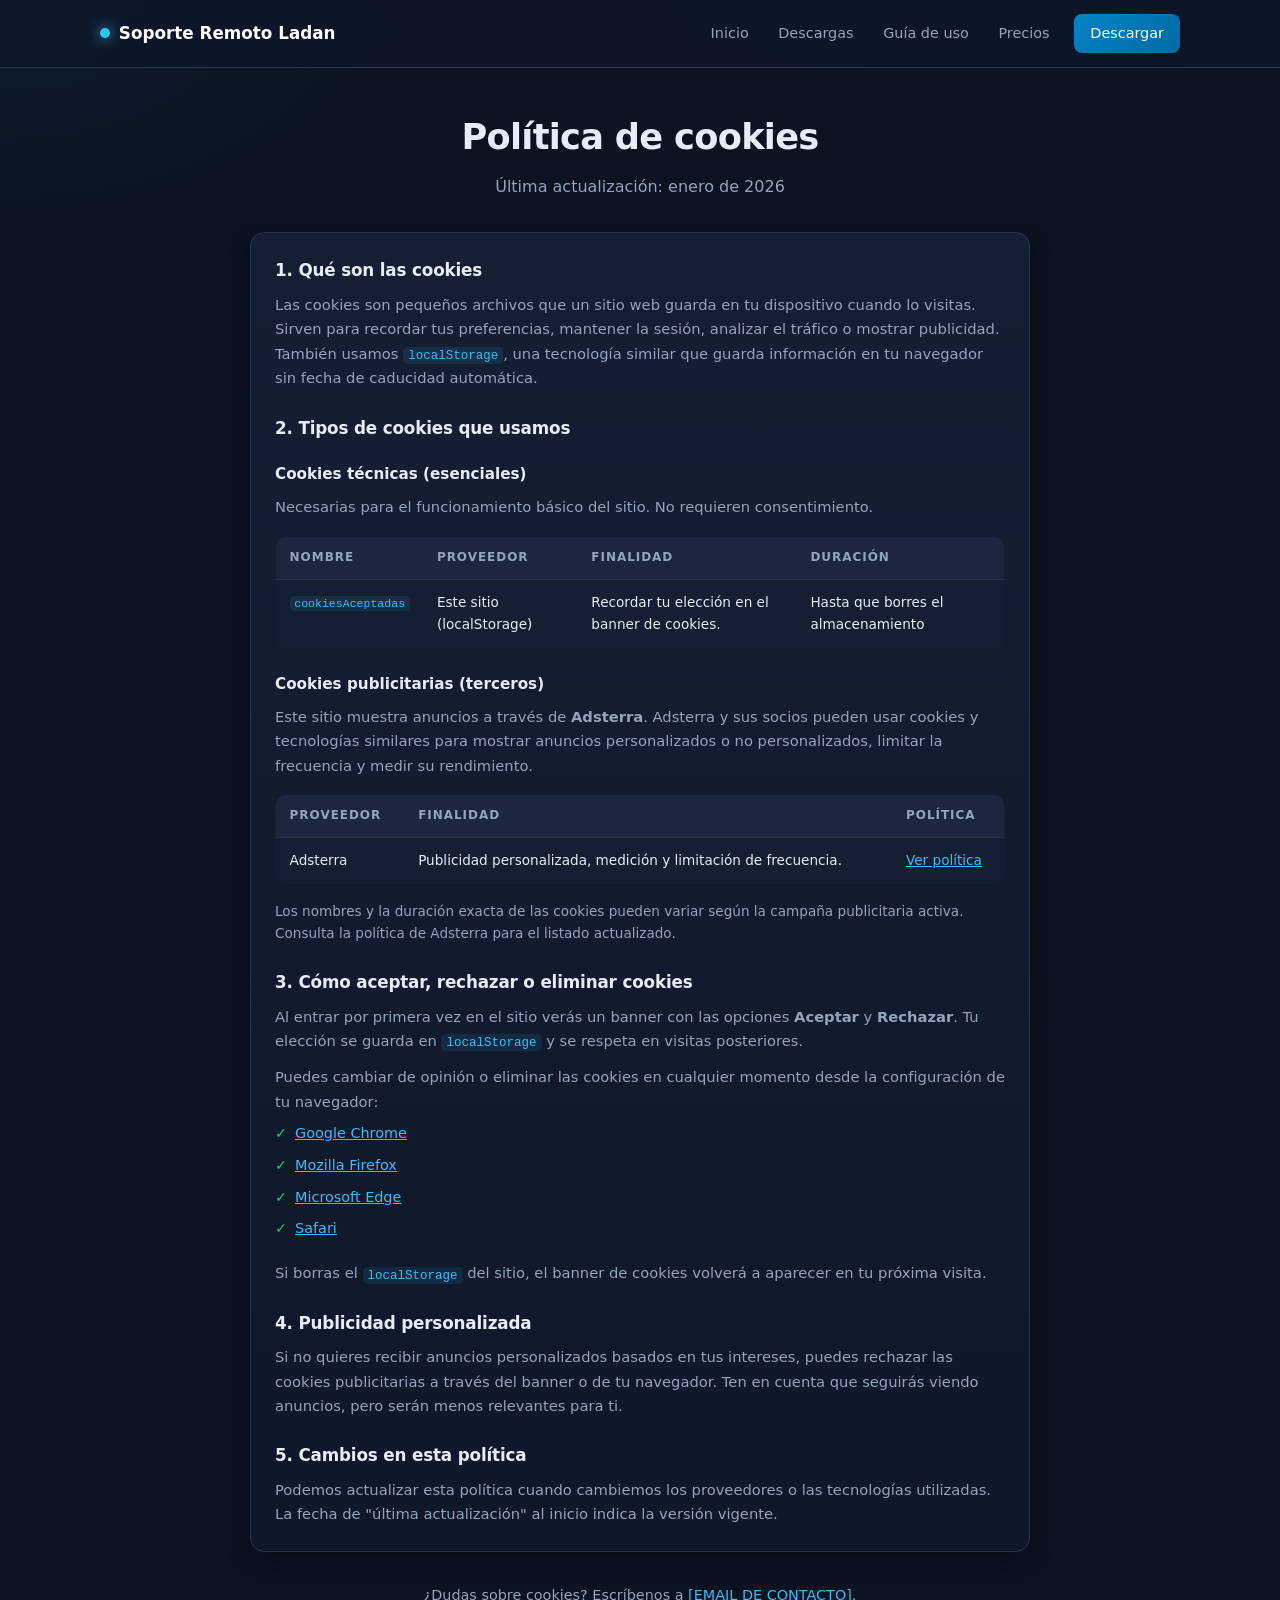
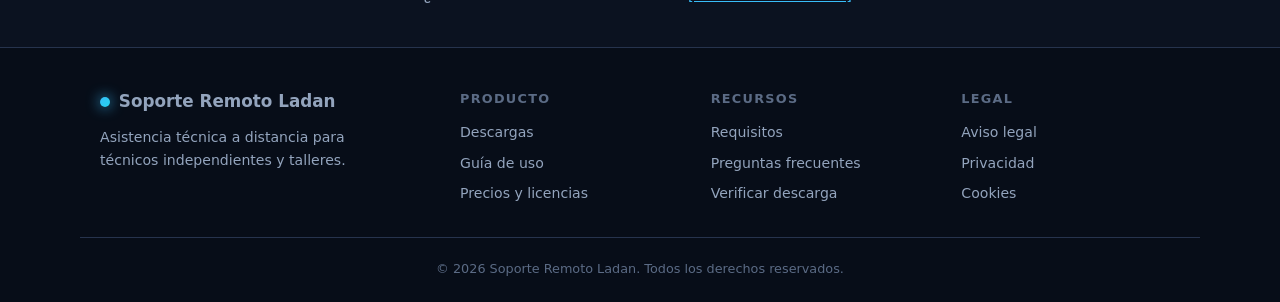
==== cookies.html @ efcfc7b3 "Create cookies.html" ====
<!DOCTYPE html>
<html lang="es">
<head>
  <meta charset="UTF-8">
  <meta name="viewport" content="width=device-width, initial-scale=1">
  <title>Política de cookies — Soporte Remoto Ladan</title>
  <meta name="description" content="Qué cookies usa este sitio, con qué finalidad y cómo puedes aceptarlas, rechazarlas o eliminarlas.">
  <meta name="robots" content="index, follow">
  <meta name="theme-color" content="#0b1220">
  <link rel="canonical" href="https://tudominio.com/cookies.html">
  <link rel="icon" href="favicon.svg" type="image/svg+xml">
  <link rel="stylesheet" href="style.css">
  <style>
    .cookie-tabla{
      width:100%;border-collapse:collapse;font-size:.85rem;
      background:var(--surface);border:1px solid var(--border);
      border-radius:12px;overflow:hidden;margin:1rem 0;
    }
    .cookie-tabla th,.cookie-tabla td{
      padding:.7rem .85rem;text-align:left;
      border-bottom:1px solid var(--border);vertical-align:top;
    }
    .cookie-tabla thead th{
      background:var(--surface-2);font-size:.75rem;
      text-transform:uppercase;letter-spacing:.08em;color:var(--muted);
    }
    .cookie-tabla tbody tr:last-child td{border-bottom:0}
    @media (max-width:640px){
      .cookie-tabla{font-size:.78rem}
      .cookie-tabla th,.cookie-tabla td{padding:.5rem .55rem}
    }
  </style>
</head>
<body>

<header class="site-header">
  <div class="header-inner">
    <a href="index.html" class="logo"><span class="dot"></span> Soporte Remoto Ladan</a>
    <button class="menu-toggle" id="menuToggle" aria-label="Abrir menú" aria-expanded="false" aria-controls="navMenu">
      <span></span><span></span><span></span>
    </button>
    <nav id="navMenu">
      <a href="index.html">Inicio</a>
      <a href="descargas.html">Descargas</a>
      <a href="guia.html">Guía de uso</a>
      <a href="precios.html">Precios</a>
      <a href="descargas.html" class="btn-nav">Descargar</a>
    </nav>
  </div>
</header>

<main class="content-page container" style="max-width:820px">
  <h1 style="font-size:clamp(1.6rem,3.5vw,2.2rem);letter-spacing:-.02em;margin-bottom:.5rem;text-align:center">Política de cookies</h1>
  <p class="subtitle">Última actualización: enero de 2026</p>

  <div class="card" style="gap:1.5rem">

    <section>
      <h3>1. Qué son las cookies</h3>
      <p>
        Las cookies son pequeños archivos que un sitio web guarda en tu dispositivo
        cuando lo visitas. Sirven para recordar tus preferencias, mantener la sesión,
        analizar el tráfico o mostrar publicidad. También usamos
        <code>localStorage</code>, una tecnología similar que guarda información
        en tu navegador sin fecha de caducidad automática.
      </p>
    </section>

    <section>
      <h3>2. Tipos de cookies que usamos</h3>

      <h4 style="font-size:.95rem;margin:1.25rem 0 .5rem">Cookies técnicas (esenciales)</h4>
      <p>Necesarias para el funcionamiento básico del sitio. No requieren consentimiento.</p>

      <table class="cookie-tabla">
        <thead>
          <tr>
            <th>Nombre</th>
            <th>Proveedor</th>
            <th>Finalidad</th>
            <th>Duración</th>
          </tr>
        </thead>
        <tbody>
          <tr>
            <td><code>cookiesAceptadas</code></td>
            <td>Este sitio (localStorage)</td>
            <td>Recordar tu elección en el banner de cookies.</td>
            <td>Hasta que borres el almacenamiento</td>
          </tr>
        </tbody>
      </table>

      <h4 style="font-size:.95rem;margin:1.5rem 0 .5rem">Cookies publicitarias (terceros)</h4>
      <p>
        Este sitio muestra anuncios a través de <strong>Adsterra</strong>. Adsterra y
        sus socios pueden usar cookies y tecnologías similares para mostrar
        anuncios personalizados o no personalizados, limitar la frecuencia y
        medir su rendimiento.
      </p>

      <table class="cookie-tabla">
        <thead>
          <tr>
            <th>Proveedor</th>
            <th>Finalidad</th>
            <th>Política</th>
          </tr>
        </thead>
        <tbody>
          <tr>
            <td>Adsterra</td>
            <td>Publicidad personalizada, medición y limitación de frecuencia.</td>
            <td><a href="https://adsterra.com/privacy-policy/" target="_blank" rel="noopener nofollow" style="color:var(--accent)">Ver política</a></td>
          </tr>
        </tbody>
      </table>

      <p style="margin-top:1rem;font-size:.85rem;color:var(--muted)">
        Los nombres y la duración exacta de las cookies pueden variar según la
        campaña publicitaria activa. Consulta la política de Adsterra para el
        listado actualizado.
      </p>
    </section>

    <section>
      <h3>3. Cómo aceptar, rechazar o eliminar cookies</h3>
      <p>
        Al entrar por primera vez en el sitio verás un banner con las opciones
        <strong>Aceptar</strong> y <strong>Rechazar</strong>. Tu elección se guarda
        en <code>localStorage</code> y se respeta en visitas posteriores.
      </p>
      <p style="margin-top:.75rem">
        Puedes cambiar de opinión o eliminar las cookies en cualquier momento
        desde la configuración de tu navegador:
      </p>
      <ul class="plan-list" style="margin-top:.5rem">
        <li><a href="https://support.google.com/chrome/answer/95647" target="_blank" rel="noopener nofollow" style="color:var(--accent)">Google Chrome</a></li>
        <li><a href="https://support.mozilla.org/es/kb/borrar-cookies-y-datos-de-sitios-en-firefox" target="_blank" rel="noopener nofollow" style="color:var(--accent)">Mozilla Firefox</a></li>
        <li><a href="https://support.microsoft.com/es-es/microsoft-edge" target="_blank" rel="noopener nofollow" style="color:var(--accent)">Microsoft Edge</a></li>
        <li><a href="https://support.apple.com/es-es/guide/safari" target="_blank" rel="noopener nofollow" style="color:var(--accent)">Safari</a></li>
      </ul>
      <p style="margin-top:.75rem">
        Si borras el <code>localStorage</code> del sitio, el banner de cookies
        volverá a aparecer en tu próxima visita.
      </p>
    </section>

    <section>
      <h3>4. Publicidad personalizada</h3>
      <p>
        Si no quieres recibir anuncios personalizados basados en tus intereses,
        puedes rechazar las cookies publicitarias a través del banner o de tu
        navegador. Ten en cuenta que seguirás viendo anuncios, pero serán menos
        relevantes para ti.
      </p>
    </section>

    <section>
      <h3>5. Cambios en esta política</h3>
      <p>
        Podemos actualizar esta política cuando cambiemos los proveedores o las
        tecnologías utilizadas. La fecha de "última actualización" al inicio
        indica la versión vigente.
      </p>
    </section>

  </div>

  <p style="text-align:center;margin-top:2rem;color:var(--muted);font-size:.9rem">
    ¿Dudas sobre cookies? Escríbenos a
    <a href="mailto:[EMAIL DE CONTACTO]" style="color:var(--accent)">[EMAIL DE CONTACTO]</a>.
  </p>
</main>

<footer class="site-footer">
  <div class="footer-grid">
    <div class="footer-brand">
      <a href="index.html" class="logo"><span class="dot"></span> Soporte Remoto Ladan</a>
      <p>Asistencia técnica a distancia para técnicos independientes y talleres.</p>
    </div>
    <div>
      <h4>Producto</h4>
      <ul>
        <li><a href="descargas.html">Descargas</a></li>
        <li><a href="guia.html">Guía de uso</a></li>
        <li><a href="precios.html">Precios y licencias</a></li>
      </ul>
    </div>
    <div>
      <h4>Recursos</h4>
      <ul>
        <li><a href="guia.html#requisitos">Requisitos</a></li>
        <li><a href="guia.html">Preguntas frecuentes</a></li>
        <li><a href="descargas.html#verificacion">Verificar descarga</a></li>
      </ul>
    </div>
    <div>
      <h4>Legal</h4>
      <ul>
        <li><a href="legal.html">Aviso legal</a></li>
        <li><a href="privacidad.html">Privacidad</a></li>
        <li><a href="cookies.html">Cookies</a></li>
      </ul>
    </div>
  </div>
  <div class="footer-bottom">
    &copy; 2026 Soporte Remoto Ladan. Todos los derechos reservados.
  </div>
</footer>

<script src="app.js" defer></script>
</body>
</html>
---- style.css ----
/* ==========================================================
   SOPORTE REMOTO LADAN — style.css
   ========================================================== */
:root{
  --bg:#0b1220;
  --bg-soft:#0f172a;
  --surface:#151f33;
  --surface-2:#1b2740;
  --border:#26334d;
  --text:#e6edf7;
  --muted:#93a4bd;
  --accent:#38bdf8;
  --accent-2:#22d3ee;
  --accent-strong:#0284c7;
  --success:#22c55e;
  --radius:14px;
  --shadow:0 10px 30px -12px rgba(0,0,0,.65);
  --maxw:1120px;
}

*{margin:0;padding:0;box-sizing:border-box}
html{scroll-behavior:smooth}
body{
  font-family:Inter,system-ui,-apple-system,"Segoe UI",Roboto,sans-serif;
  background:
    radial-gradient(900px 500px at 80% -10%, rgba(56,189,248,.10), transparent 60%),
    radial-gradient(700px 400px at 0% 0%, rgba(34,211,238,.07), transparent 60%),
    var(--bg);
  color:var(--text);
  line-height:1.65;
  min-height:100vh;
  display:flex;
  flex-direction:column;
  -webkit-font-smoothing:antialiased;
}
img{max-width:100%;display:block}
a{color:inherit}
:focus-visible{outline:2px solid var(--accent);outline-offset:3px;border-radius:6px}

.container{width:100%;max-width:var(--maxw);margin-inline:auto;padding-inline:1.25rem}
.section{padding:3.5rem 0}
.section-head{max-width:640px;margin:0 auto 2.25rem;text-align:center}
.section-head h2{font-size:clamp(1.5rem,3vw,2rem);letter-spacing:-.02em;margin-bottom:.5rem}
.section-head p{color:var(--muted)}

/* ---------- HEADER ---------- */
header.site-header{
  position:sticky;top:0;z-index:50;
  background:rgba(15,23,42,.85);
  backdrop-filter:blur(12px);
  border-bottom:1px solid var(--border);
}
.header-inner{
  display:flex;align-items:center;justify-content:space-between;
  gap:1rem;padding:.85rem 1.25rem;
  max-width:var(--maxw);margin-inline:auto;
}
.logo{
  display:flex;align-items:center;gap:.55rem;
  font-weight:800;font-size:1.05rem;color:#fff;
  text-decoration:none;white-space:nowrap;
}
.logo .dot{
  width:10px;height:10px;border-radius:50%;
  background:linear-gradient(135deg,var(--accent),var(--accent-2));
  box-shadow:0 0 14px var(--accent);
}
nav{display:flex;align-items:center;gap:.25rem}
nav a{
  color:var(--muted);text-decoration:none;font-size:.9rem;font-weight:500;
  padding:.5rem .8rem;border-radius:8px;transition:.2s;white-space:nowrap;
}
nav a:hover{color:var(--text);background:var(--surface)}
nav a.activo{color:var(--accent);background:rgba(56,189,248,.10)}
nav a.btn-nav{
  background:linear-gradient(135deg,var(--accent-strong),#0369a1);
  color:#fff;margin-left:.5rem;padding:.5rem 1rem;
}
nav a.btn-nav:hover{filter:brightness(1.12);background:var(--accent-strong)}

.menu-toggle{
  display:none;flex-direction:column;justify-content:space-between;
  width:30px;height:21px;background:none;border:0;cursor:pointer;
}
.menu-toggle span{height:3px;width:100%;background:var(--text);border-radius:2px;transition:.3s}
.menu-toggle.abierto span:nth-child(1){transform:translateY(9px) rotate(45deg)}
.menu-toggle.abierto span:nth-child(2){opacity:0}
.menu-toggle.abierto span:nth-child(3){transform:translateY(-9px) rotate(-45deg)}

/* ---------- HERO ---------- */
.hero{padding:4.5rem 0 3rem;text-align:center}
.hero h1{
  font-size:clamp(1.9rem,4.5vw,3rem);
  line-height:1.15;letter-spacing:-.03em;margin:1rem auto .9rem;max-width:16ch;
}
.hero h1 .grad{
  background:linear-gradient(135deg,var(--accent),var(--accent-2));
  -webkit-background-clip:text;background-clip:text;color:transparent;
}
.hero p.lead{color:var(--muted);max-width:60ch;margin:0 auto 1.75rem;font-size:1.05rem}
.hero-actions{display:flex;gap:.75rem;justify-content:center;flex-wrap:wrap}

.badge{
  display:inline-flex;align-items:center;gap:.45rem;
  font-size:.78rem;font-weight:600;letter-spacing:.02em;
  color:var(--accent);background:rgba(56,189,248,.10);
  border:1px solid rgba(56,189,248,.30);
  padding:.35rem .8rem;border-radius:999px;
}
.badge .pulse{
  width:7px;height:7px;border-radius:50%;background:var(--success);
  box-shadow:0 0 0 0 rgba(34,197,94,.6);animation:pulse 2s infinite;
}
@keyframes pulse{
  70%{box-shadow:0 0 0 8px rgba(34,197,94,0)}
  100%{box-shadow:0 0 0 0 rgba(34,197,94,0)}
}

/* ---------- BOTONES ---------- */
.btn{
  display:inline-flex;align-items:center;justify-content:center;gap:.5rem;
  font-weight:600;font-size:.95rem;text-decoration:none;
  padding:.8rem 1.5rem;border-radius:10px;border:1px solid transparent;
  cursor:pointer;transition:.2s;
}
.btn-primary{
  background:linear-gradient(135deg,var(--accent-strong),#0369a1);
  color:#fff;box-shadow:0 8px 20px -8px rgba(2,132,199,.8);
}
.btn-primary:hover{filter:brightness(1.12);transform:translateY(-1px)}
.btn-secondary{
  background:var(--surface);color:var(--text);border-color:var(--border);
}
.btn-secondary:hover{background:var(--surface-2);border-color:#3a4a6b}
.btn-block{width:100%}

/* ---------- TRUST ROW ---------- */
.trust-row{
  list-style:none;display:flex;flex-wrap:wrap;justify-content:center;
  gap:.5rem 1.5rem;margin-top:2rem;color:var(--muted);font-size:.85rem;
}
.trust-row li{display:flex;align-items:center;gap:.4rem}

/* ---------- GRIDS / CARDS ---------- */
.grid{display:grid;gap:1.25rem}
.grid-3{grid-template-columns:repeat(auto-fit,minmax(260px,1fr))}
.grid-2{grid-template-columns:repeat(auto-fit,minmax(300px,1fr))}

.card{
  background:linear-gradient(180deg,var(--surface),var(--bg-soft));
  border:1px solid var(--border);border-radius:var(--radius);
  padding:1.5rem;display:flex;flex-direction:column;
  transition:.25s;box-shadow:var(--shadow);
}
.card:hover{transform:translateY(-3px);border-color:#38507a}
.card h3{font-size:1.05rem;margin-bottom:.5rem;letter-spacing:-.01em}
.card p{color:var(--muted);font-size:.92rem}
.card .icon{
  width:42px;height:42px;border-radius:11px;display:grid;place-items:center;
  background:rgba(56,189,248,.10);border:1px solid rgba(56,189,248,.25);
  font-size:1.2rem;margin-bottom:1rem;
}

/* ---------- PASOS ---------- */
.steps{counter-reset:step;display:grid;gap:1.25rem;grid-template-columns:repeat(auto-fit,minmax(260px,1fr))}
.step{
  position:relative;background:var(--surface);border:1px solid var(--border);
  border-radius:var(--radius);padding:1.75rem 1.5rem 1.5rem;
}
.step::before{
  counter-increment:step;content:counter(step);
  position:absolute;top:-16px;left:1.5rem;
  width:34px;height:34px;border-radius:50%;
  display:grid;place-items:center;font-weight:800;font-size:.9rem;
  background:linear-gradient(135deg,var(--accent),var(--accent-2));
  color:#04121f;box-shadow:0 6px 16px -6px var(--accent);
}
.step h3{font-size:1rem;margin:.5rem 0 .5rem}
.step p{color:var(--muted);font-size:.92rem}
code{
  font-family:ui-monospace,Menlo,Consolas,monospace;font-size:.85em;
  background:rgba(56,189,248,.10);color:var(--accent);
  padding:.12em .4em;border-radius:5px;
}

/* ---------- DESCARGA ---------- */
.download-card{position:relative;overflow:hidden}
.download-card .file-meta{
  display:flex;flex-wrap:wrap;gap:.4rem;margin:.75rem 0 1rem;
}
.tag{
  font-size:.72rem;font-weight:600;letter-spacing:.03em;
  padding:.2rem .55rem;border-radius:999px;
  background:var(--surface-2);color:var(--muted);border:1px solid var(--border);
}
.tag.ok{color:#86efac;background:rgba(34,197,94,.10);border-color:rgba(34,197,94,.3)}
.hash-box{
  display:flex;align-items:center;gap:.5rem;
  background:#0a1526;border:1px solid var(--border);border-radius:8px;
  padding:.5rem .6rem;margin-bottom:1rem;font-size:.72rem;
}
.hash-box code{
  background:none;padding:0;color:var(--muted);
  overflow:hidden;text-overflow:ellipsis;white-space:nowrap;flex:1;
}
.hash-box button{
  background:var(--surface-2);border:1px solid var(--border);color:var(--accent);
  border-radius:6px;padding:.2rem .5rem;font-size:.7rem;cursor:pointer;font-weight:600;
}
.hash-box button:hover{background:var(--surface)}

/* ---------- PRECIOS ---------- */
.pricing-card{position:relative}
.pricing-card.destacado{
  border-color:var(--accent);
  box-shadow:0 0 0 1px var(--accent),0 20px 40px -20px rgba(56,189,248,.5);
}
.price{font-size:2rem;font-weight:800;letter-spacing:-.03em;color:#fff;margin:.25rem 0 .75rem}
.price small{font-size:.85rem;font-weight:500;color:var(--muted)}
.plan-list{list-style:none;margin:.75rem 0 1.25rem;display:grid;gap:.5rem;font-size:.9rem;color:var(--muted)}
.plan-list li::before{content:"✓";color:var(--success);font-weight:800;margin-right:.5rem}

/* ---------- ANUNCIOS ---------- */
.ad-slot{
  width:100%;max-width:900px;margin:2.5rem auto;
  padding:1rem;border:1px dashed var(--border);border-radius:var(--radius);
  background:rgba(21,31,51,.5);text-align:center;overflow:hidden;
}
.ad-slot::before{
  content:"Publicidad";display:block;font-size:.68rem;letter-spacing:.15em;
  text-transform:uppercase;color:#5b6b85;margin-bottom:.6rem;
}
.ad-slot > div{min-height:100px}
.ad-slot--inline{max-width:100%;margin:1.5rem 0}

/* ---------- FAQ ---------- */
.faq{max-width:760px;margin:0 auto;display:grid;gap:.75rem}
.faq details{
  background:var(--surface);border:1px solid var(--border);
  border-radius:12px;padding:0 1.25rem;transition:.2s;
}
.faq details[open]{border-color:#3a4a6b;background:var(--surface-2)}
.faq summary{
  cursor:pointer;font-weight:600;font-size:.95rem;
  padding:1rem 0;list-style:none;display:flex;justify-content:space-between;gap:1rem;
}
.faq summary::-webkit-details-marker{display:none}
.faq summary::after{content:"+";color:var(--accent);font-size:1.2rem;line-height:1}
.faq details[open] summary::after{content:"−"}
.faq p{color:var(--muted);font-size:.9rem;padding-bottom:1rem}

/* ---------- CTA BAND ---------- */
.cta-band{
  max-width:var(--maxw);margin:0 auto;
  background:linear-gradient(135deg,rgba(2,132,199,.25),rgba(34,211,238,.12));
  border:1px solid rgba(56,189,248,.3);border-radius:20px;
  padding:2.5rem 1.5rem;text-align:center;
}
.cta-band h2{font-size:clamp(1.3rem,3vw,1.8rem);margin-bottom:.5rem}
.cta-band p{color:var(--muted);margin-bottom:1.5rem}

/* ---------- FOOTER ---------- */
footer.site-footer{
  margin-top:auto;border-top:1px solid var(--border);
  background:#070d18;padding:2.5rem 0 1.5rem;font-size:.88rem;
}
.footer-grid{
  display:grid;gap:2rem;
  grid-template-columns:1.5fr repeat(3,1fr);
  max-width:var(--maxw);margin:0 auto 2rem;padding-inline:1.25rem;
}
.footer-grid h4{font-size:.8rem;text-transform:uppercase;letter-spacing:.1em;color:#5b6b85;margin-bottom:.75rem}
.footer-grid ul{list-style:none;display:grid;gap:.45rem}
.footer-grid a{color:var(--muted);text-decoration:none;transition:.2s}
.footer-grid a:hover{color:var(--accent)}
.footer-brand p{color:var(--muted);margin-top:.6rem;max-width:32ch}
.footer-bottom{
  text-align:center;color:#5b6b85;font-size:.8rem;
  border-top:1px solid var(--border);padding-top:1.25rem;
  max-width:var(--maxw);margin:0 auto;padding-inline:1.25rem;
}

/* ---------- COOKIES ---------- */
.cookie-banner{
  position:fixed;bottom:1rem;left:1rem;right:1rem;z-index:100;
  max-width:520px;margin-inline:auto;
  background:var(--surface-2);border:1px solid var(--border);
  border-radius:14px;padding:1rem 1.25rem;
  box-shadow:0 20px 40px -10px rgba(0,0,0,.8);
  display:flex;gap:1rem;align-items:center;flex-wrap:wrap;
  font-size:.85rem;color:var(--muted);
}
.cookie-banner[hidden]{display:none}
.cookie-banner .btn{padding:.5rem 1rem;font-size:.8rem}
.cookie-banner a{color:var(--accent)}

/* ---------- RESPONSIVE ---------- */
@media (max-width:860px){
  .footer-grid{grid-template-columns:1fr 1fr}
}
@media (max-width:768px){
  .menu-toggle{display:flex}
  nav{
    display:none;position:absolute;top:100%;left:0;width:100%;
    flex-direction:column;align-items:stretch;gap:0;
    background:var(--bg-soft);border-bottom:1px solid var(--border);
    padding:.5rem;box-shadow:0 20px 30px -15px #000;
  }
  nav.activo{display:flex}
  nav a{padding:.8rem 1rem;border-radius:8px}
  nav a.btn-nav{margin:.5rem 0 0}
  .hero{padding:3rem 0 2rem}
  .section{padding:2.5rem 0}
  .footer-grid{grid-template-columns:1fr;gap:1.5rem}
}
@media (prefers-reduced-motion:reduce){
  *{animation:none!important;transition:none!important}
}

/* =========================================================
   COMPATIBILIDAD TEMPORAL
   Mantiene el aspecto de las páginas antiguas (guia.html,
   descargas.html, precios.html) mientras las migramos en los
   próximos pasos. Eliminar al final de la migración.
   ========================================================= */

/* Header antiguo sin clase .site-header */
header:not(.site-header){
  display:flex;justify-content:space-between;align-items:center;gap:1rem;
  padding:.85rem 1.25rem;
  background:rgba(15,23,42,.85);
  backdrop-filter:blur(12px);
  border-bottom:1px solid var(--border);
  position:sticky;top:0;z-index:50;width:100%;
}
header:not(.site-header) .logo{
  font-size:1.05rem;color:#fff;font-weight:800;
  text-decoration:none;display:flex;align-items:center;gap:.5rem;
}

/* Contenido de páginas antiguas */
.content-page,.features{
  padding:2.5rem 1.25rem;max-width:var(--maxw);
  margin-inline:auto;flex:1;width:100%;
}
.content-page h2,.features h2{
  text-align:center;margin-bottom:.5rem;
  font-size:clamp(1.5rem,3vw,2rem);
}
.subtitle{text-align:center;color:var(--muted);margin-bottom:2rem}
.download-grid,.pricing-grid,.steps-container{
  display:grid;gap:1.25rem;
  grid-template-columns:repeat(auto-fit,minmax(280px,1fr));
  margin-top:1.5rem;
}
.step-card{
  background:var(--surface);border:1px solid var(--border);
  border-radius:var(--radius);padding:1.5rem;
}
.step-card h3{margin-bottom:.5rem}
.step-card p{color:var(--muted);font-size:.92rem;margin-bottom:1rem}
.step-card code{
  font-family:ui-monospace,Menlo,Consolas,monospace;font-size:.85em;
  background:rgba(56,189,248,.10);color:var(--accent);
  padding:.12em .4em;border-radius:5px;
}

/* Botón antiguo .btn-principal */
.btn-principal{
  display:inline-block;
  background:linear-gradient(135deg,var(--accent-strong),#0369a1);
  color:#fff !important;padding:.75rem 1.5rem;border-radius:10px;
  text-decoration:none;font-weight:600;text-align:center;
  transition:.2s;box-shadow:0 8px 20px -8px rgba(2,132,199,.8);
}
.btn-principal:hover{filter:brightness(1.12);transform:translateY(-1px)}
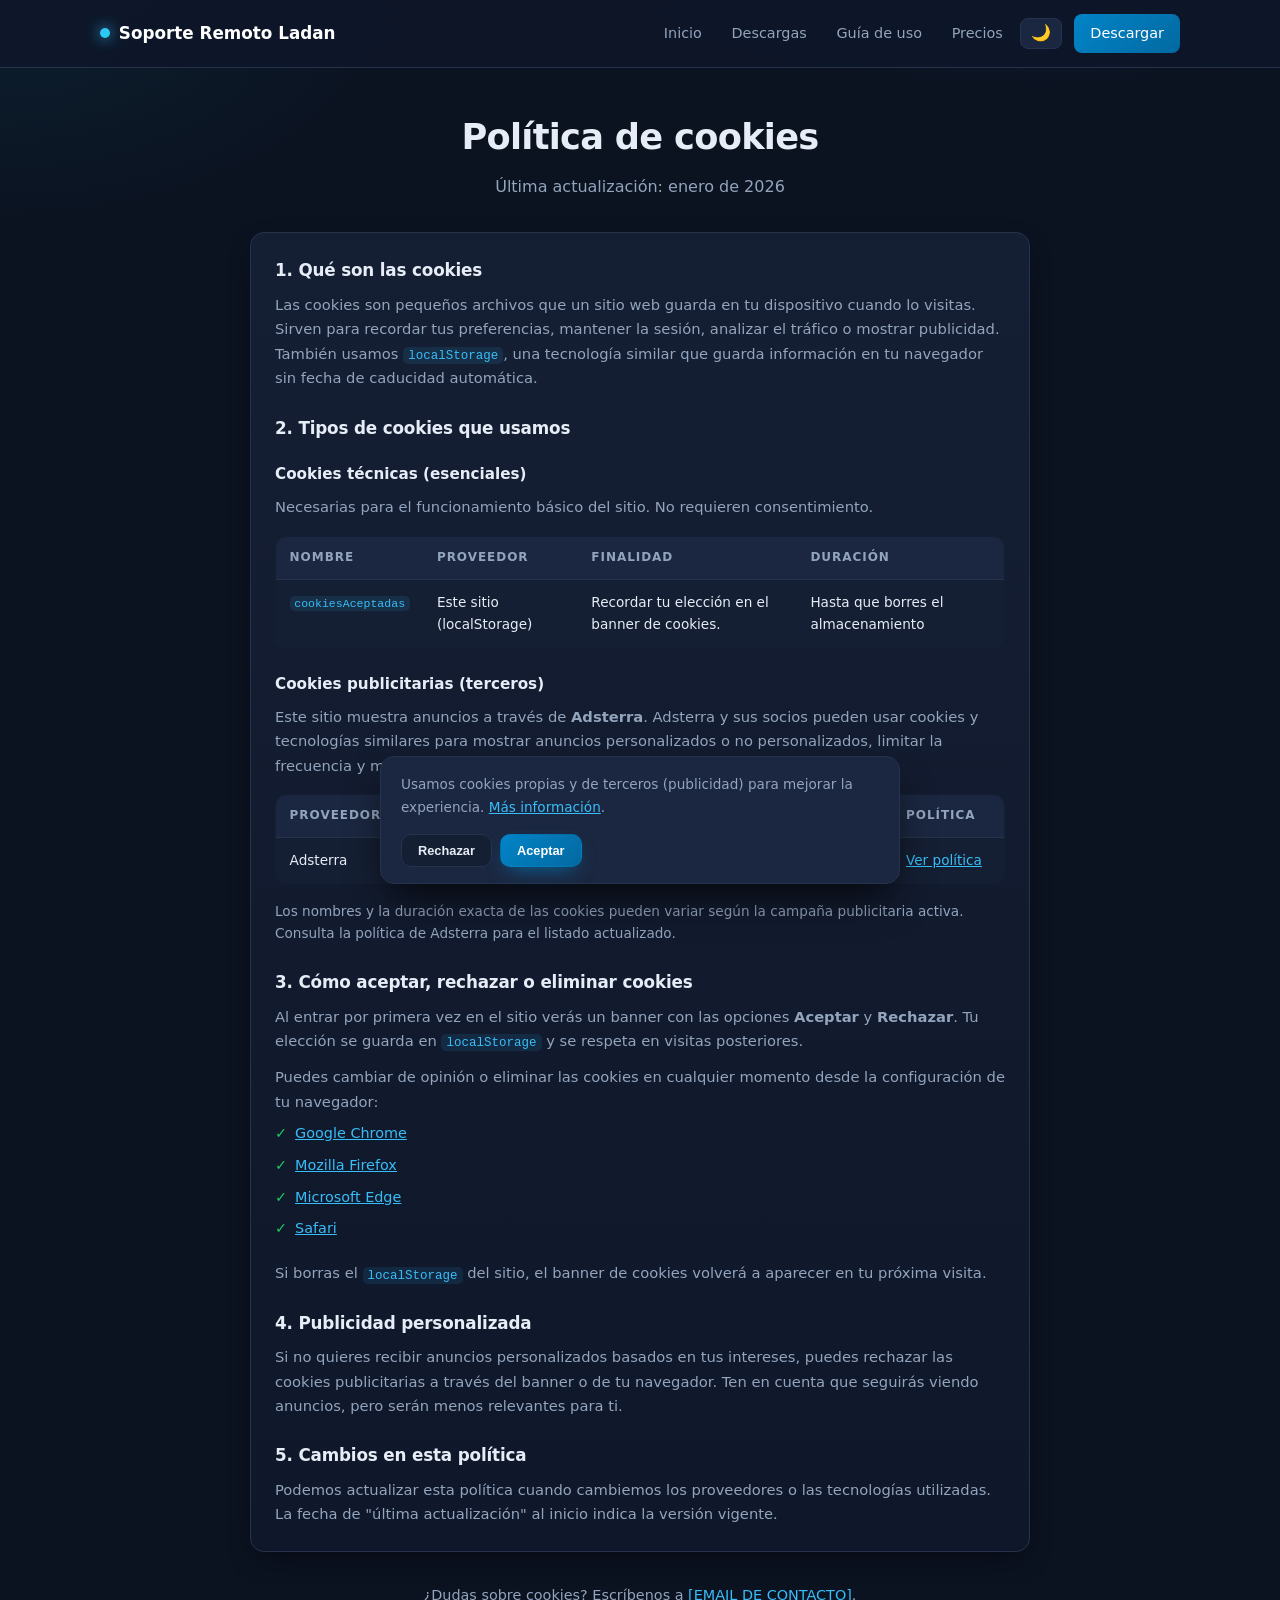
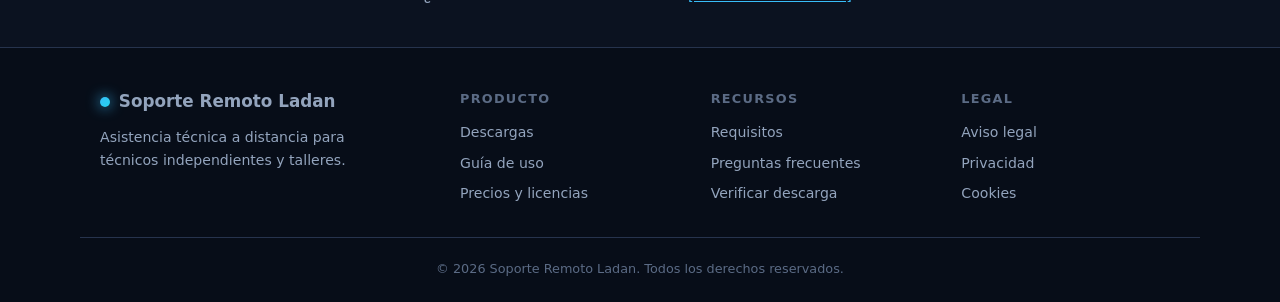
==== commit af195ba9: "Update cookies.html" ====
--- a/cookies.html
+++ b/cookies.html
@@ -40,12 +40,13 @@
       <span></span><span></span><span></span>
     </button>
     <nav id="navMenu">
-      <a href="index.html">Inicio</a>
-      <a href="descargas.html">Descargas</a>
-      <a href="guia.html">Guía de uso</a>
-      <a href="precios.html">Precios</a>
-      <a href="descargas.html" class="btn-nav">Descargar</a>
-    </nav>
+  <a href="index.html">Inicio</a>
+  <a href="descargas.html">Descargas</a>
+  <a href="guia.html">Guía de uso</a>
+  <a href="precios.html">Precios</a>
+  <button id="themeToggle" class="theme-toggle" aria-label="Cambiar tema">🌙</button>
+  <a href="descargas.html" class="btn-nav">Descargar</a>
+</nav>
   </div>
 </header>
 
--- a/style.css
+++ b/style.css
@@ -318,13 +318,45 @@
 }
 
 /* =========================================================
+   PASO 5 — Formatos publicitarios Adsterra
+   ========================================================= */
+
+#social-bar-slot {
+  position: fixed;
+  bottom: 1rem;
+  right: 1rem;
+  z-index: 90;
+  max-width: 320px;
+  pointer-events: none;
+}
+#social-bar-slot > * { pointer-events: auto; }
+
+@media (max-width: 768px) {
+  #social-bar-slot {
+    bottom: 0;
+    right: 0;
+    left: 0;
+    max-width: 100%;
+    display: flex;
+    justify-content: center;
+  }
+}
+
+.content-page .ad-slot { margin-block: 2rem; }
+
+.download-card .btn + .ad-slot,
+.download-card .ad-slot + .btn { margin-top: 1.25rem; }
+
+.ad-slot--native::before {
+  content: "Contenido patrocinado";
+  letter-spacing: .12em;
+  color: #7c8ba8;
+}
+
+/* =========================================================
    COMPATIBILIDAD TEMPORAL
-   Mantiene el aspecto de las páginas antiguas (guia.html,
-   descargas.html, precios.html) mientras las migramos en los
-   próximos pasos. Eliminar al final de la migración.
    ========================================================= */
 
-/* Header antiguo sin clase .site-header */
 header:not(.site-header){
   display:flex;justify-content:space-between;align-items:center;gap:1rem;
   padding:.85rem 1.25rem;
@@ -338,7 +370,6 @@
   text-decoration:none;display:flex;align-items:center;gap:.5rem;
 }
 
-/* Contenido de páginas antiguas */
 .content-page,.features{
   padding:2.5rem 1.25rem;max-width:var(--maxw);
   margin-inline:auto;flex:1;width:100%;
@@ -365,7 +396,6 @@
   padding:.12em .4em;border-radius:5px;
 }
 
-/* Botón antiguo .btn-principal */
 .btn-principal{
   display:inline-block;
   background:linear-gradient(135deg,var(--accent-strong),#0369a1);
@@ -374,3 +404,61 @@
   transition:.2s;box-shadow:0 8px 20px -8px rgba(2,132,199,.8);
 }
 .btn-principal:hover{filter:brightness(1.12);transform:translateY(-1px)}
+
+
+
+
+/* ---------- MODO CLARO ---------- */
+body.light-theme {
+  --bg: #f8fafc;
+  --bg-soft: #f1f5f9;
+  --surface: #ffffff;
+  --surface-2: #e2e8f0;
+  --border: #cbd5e1;
+  --text: #0f172a;
+  --muted: #475569;
+  --accent: #0284c7;
+  --accent-2: #0891b2;
+  --accent-strong: #0369a1;
+  background:
+    radial-gradient(900px 500px at 80% -10%, rgba(2, 132, 199, 0.08), transparent 60%),
+    radial-gradient(700px 400px at 0% 0%, rgba(8, 145, 178, 0.06), transparent 60%),
+    var(--bg);
+}
+
+body.light-theme header.site-header {
+  background: rgba(255, 255, 255, 0.85);
+}
+
+body.light-theme .logo {
+  color: #0f172a;
+}
+
+body.light-theme .price {
+  color: #0f172a;
+}
+
+body.light-theme footer.site-footer {
+  background: #e2e8f0;
+}
+
+/* Botón de alternancia de tema */
+.theme-toggle {
+  background: var(--surface-2);
+  border: 1px solid var(--border);
+  color: var(--text);
+  border-radius: 8px;
+  padding: .4rem .65rem;
+  font-size: 1rem;
+  cursor: pointer;
+  display: inline-flex;
+  align-items: center;
+  justify-content: center;
+  transition: .2s;
+  line-height: 1;
+}
+
+.theme-toggle:hover {
+  background: var(--surface);
+  border-color: var(--accent);
+}
